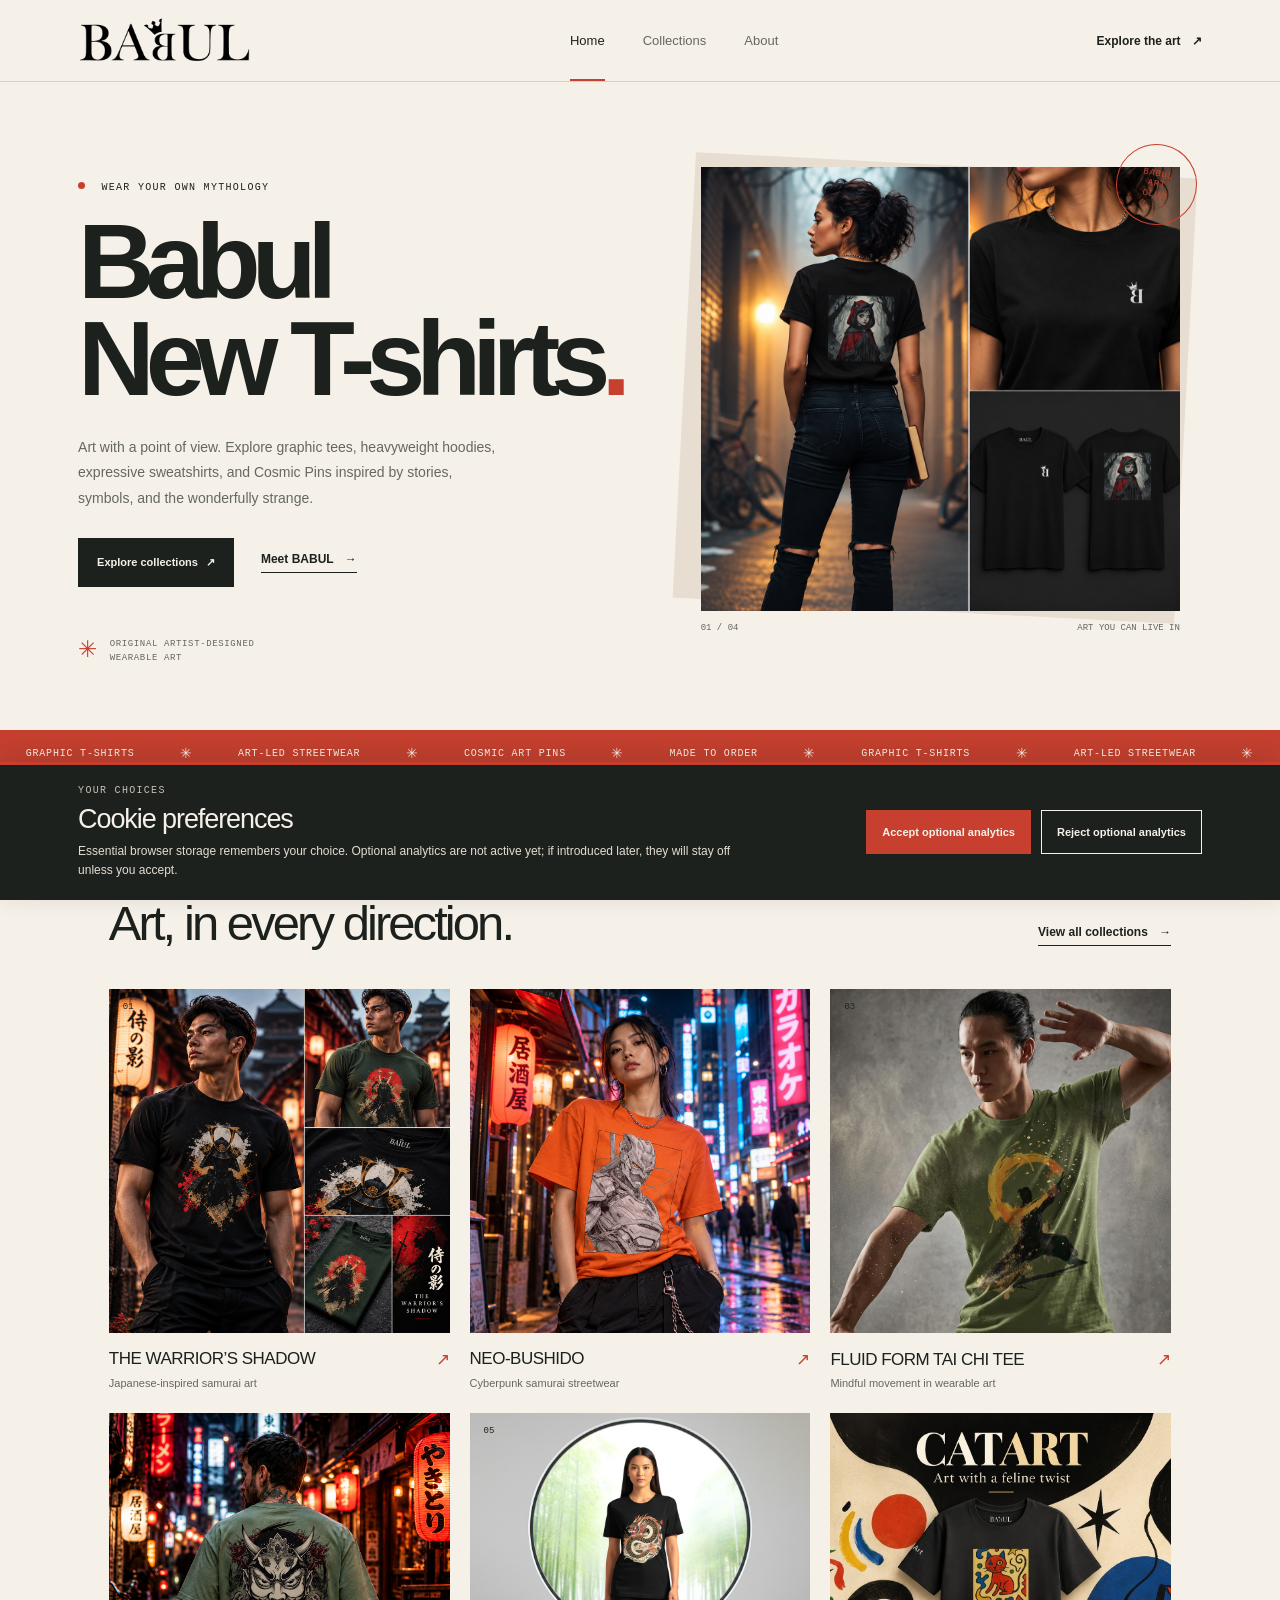
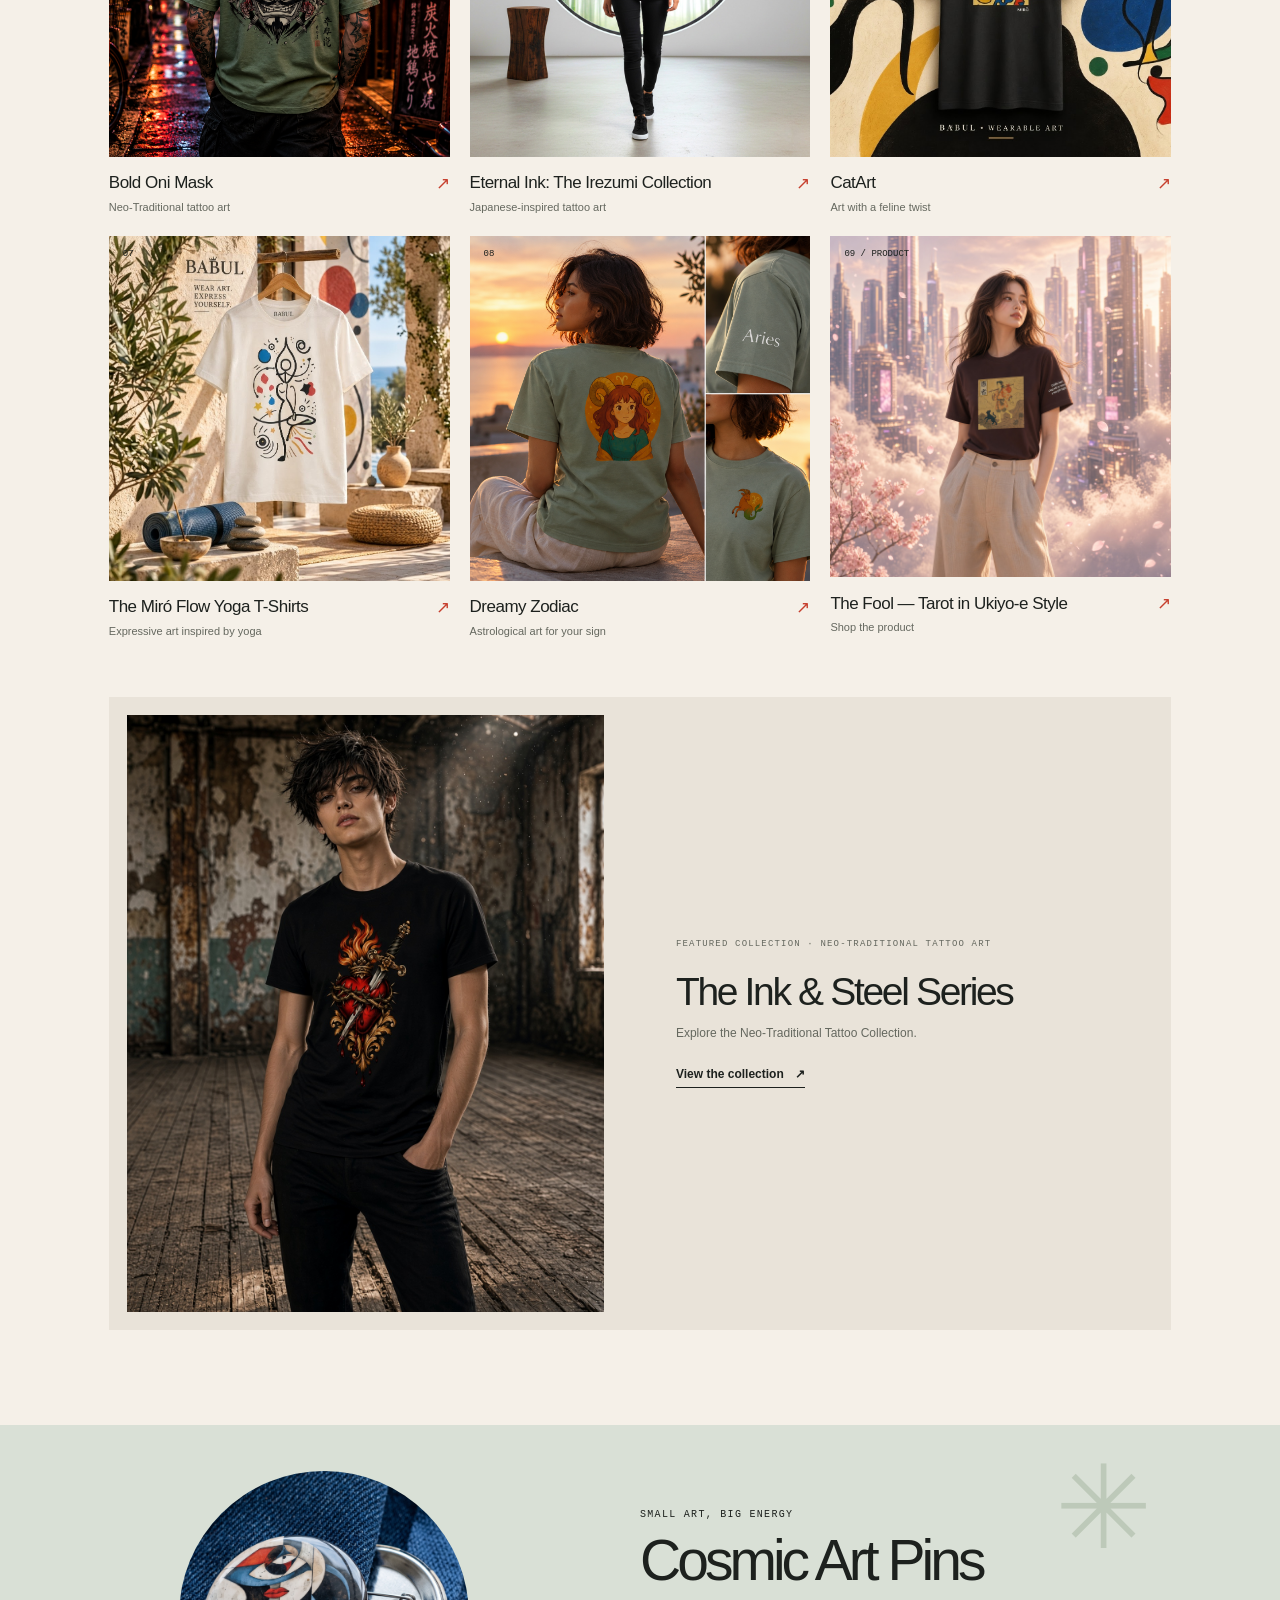
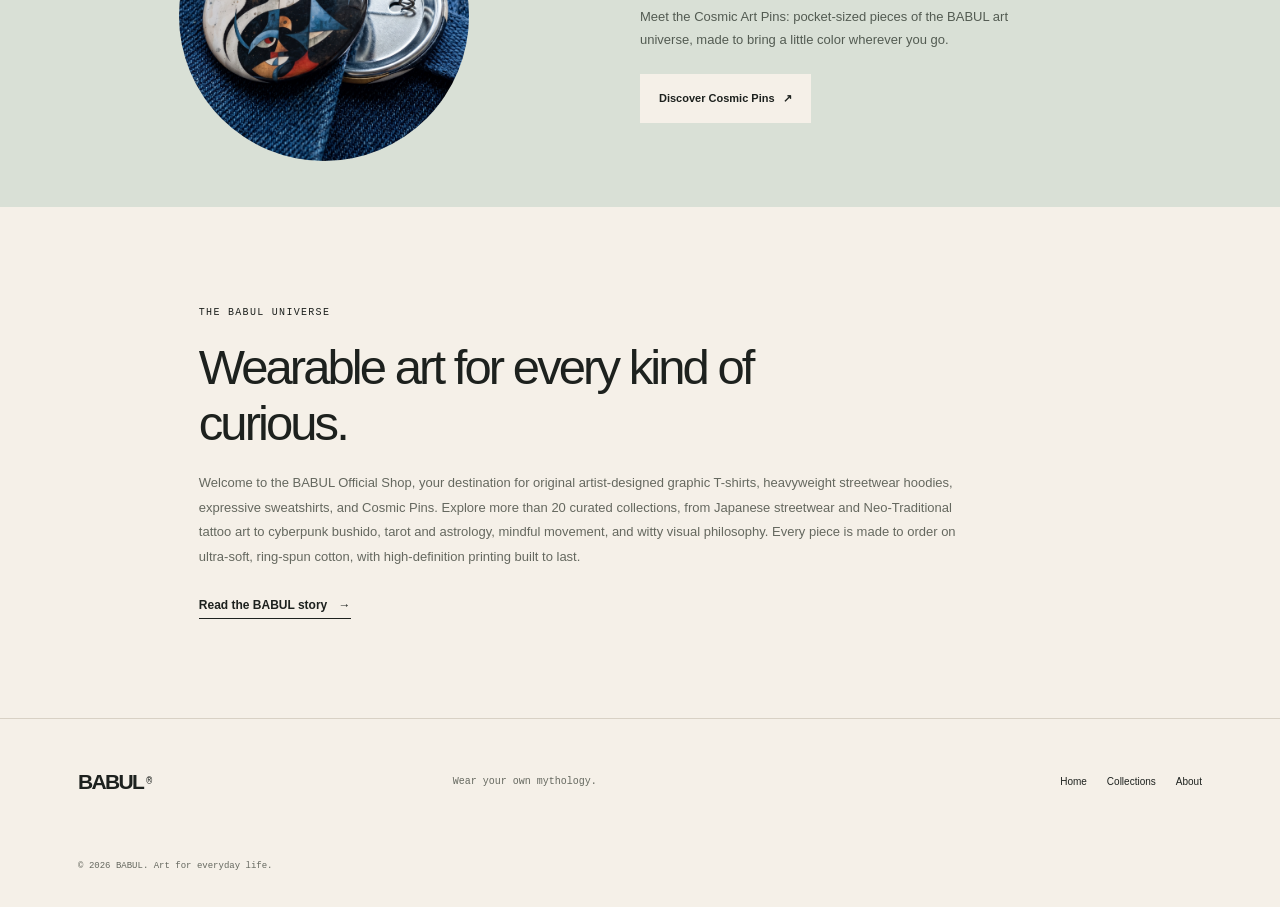
==== index.html @ 18f1c108 "Build BABUL multi-page storefront Co-authored-by: Copilot App <223556219+Copilot@users.noreply.githu" ====
<!doctype html>
<html lang="en">
  <head>
    <meta charset="utf-8">
    <meta name="viewport" content="width=device-width, initial-scale=1">
    <meta name="description" content="Shop BABUL wearable art, from Japanese Oni and Irezumi tees to Neo-Bushido hoodies, Tarot and Zodiac shirts, and Cosmic Art Pins.">
    <meta name="theme-color" content="#f5f0e8">
    <title>Shop BABUL Official | Graphic T-Shirts, Hoodies &amp; Art Tees</title>
    <link rel="stylesheet" href="styles.css">
    <script src="cookie-consent.js" defer></script>
  </head>
  <body>
    <header class="site-header">
      <a class="wordmark" href="index.html" aria-label="BABUL home"><img src="assets/babul-logo.png" alt="BABUL home"></a>
      <nav class="site-nav" aria-label="Main navigation">
        <a class="active" href="index.html" aria-current="page">Home</a>
        <a href="collections.html">Collections</a>
        <a href="about.html">About</a>
      </nav>
      <a class="header-link" href="collections.html">Explore the art <span aria-hidden="true">↗</span></a>
    </header>

    <main>
      <section class="hero">
        <div class="hero-copy">
          <p class="eyebrow"><span class="eyebrow-dot"></span> Wear your own mythology</p>
          <h1>Babul<br>New T-shirts<span class="accent-mark">.</span></h1>
          <p class="hero-description">Art with a point of view. Explore graphic tees, heavyweight hoodies, expressive sweatshirts, and Cosmic Pins inspired by stories, symbols, and the wonderfully strange.</p>
          <div class="hero-actions">
            <a class="button button-dark" href="collections.html">Explore collections <span aria-hidden="true">↗</span></a>
            <a class="text-link" href="about.html">Meet BABUL <span aria-hidden="true">→</span></a>
          </div>
          <div class="hero-note"><span class="note-star" aria-hidden="true">✳</span><span>Original artist-designed<br>wearable art</span></div>
        </div>
        <a class="hero-art" href="https://shop.babul.store/en-eur/collections/gothic-fairy-tales" target="_blank" rel="noopener noreferrer">
          <img src="assets/gothic-fairy-tales-collage.png" alt="Gothic Fairy Tales collection collage featuring a black graphic T-shirt with a red-hooded storybook character and product details">
          <div class="art-caption"><span>01 / 04</span><span>Art you can live in</span></div>
          <span class="art-stamp" aria-hidden="true">BABUL<br>ART<br>CLUB</span>
        </a>
      </section>

      <section class="ticker" aria-label="Shop highlights">
        <div class="ticker-track">
          <span>Graphic T-shirts</span><i aria-hidden="true">✳</i><span>Art-led streetwear</span><i aria-hidden="true">✳</i><span>Cosmic Art Pins</span><i aria-hidden="true">✳</i><span>Made to order</span><i aria-hidden="true">✳</i><span>Graphic T-shirts</span><i aria-hidden="true">✳</i><span>Art-led streetwear</span><i aria-hidden="true">✳</i>
        </div>
      </section>

      <section class="section collection-preview">
        <div class="section-heading">
          <div>
            <p class="eyebrow">Find your signal</p>
            <h2>Art, in every direction.</h2>
          </div>
          <a class="text-link" href="collections.html">View all collections <span aria-hidden="true">→</span></a>
        </div>
        <div class="card-grid">
          <a class="collection-card" href="https://shop.babul.store/collections/the-warriors-shadow" target="_blank" rel="noopener noreferrer">
            <div class="card-image card-image-warrior"><img src="assets/warriors-shadow-collage.png" alt="THE WARRIOR’S SHADOW collage showing black and green samurai graphic T-shirts and a close-up of the print" loading="lazy"><span class="card-index">01</span></div>
            <div class="card-meta"><h3>THE WARRIOR’S SHADOW</h3><span aria-hidden="true">↗</span></div>
            <p>Japanese-inspired samurai art</p>
          </a>
          <a class="collection-card" href="https://shop.babul.store/collections/the-neo-bushido-collection" target="_blank" rel="noopener noreferrer">
            <div class="card-image card-image-warrior"><img src="assets/neo-bushido-collection.png" alt="Model wearing an orange T-shirt with a cyberpunk samurai illustration in a neon-lit Tokyo street" loading="lazy"><span class="card-index">02</span></div>
            <div class="card-meta"><h3>NEO-BUSHIDO</h3><span aria-hidden="true">↗</span></div>
            <p>Cyberpunk samurai streetwear</p>
          </a>
          <a class="collection-card" href="https://shop.babul.store/collections/fluid-form-tai-chi-tee-the-rise-of-mindful-streetwear-comfort" target="_blank" rel="noopener noreferrer">
            <div class="card-image card-image-tarot"><img src="assets/fluid-form-tai-chi-tee.jpg" alt="Model wearing a green T-shirt with a flowing Tai Chi figure and circular brushstroke design" loading="lazy"><span class="card-index">03</span></div>
            <div class="card-meta"><h3>FLUID FORM TAI CHI TEE</h3><span aria-hidden="true">↗</span></div>
            <p>Mindful movement in wearable art</p>
          </a>
          <a class="collection-card" href="https://shop.babul.store/collections/bold-oni-mask-streatwer-t-shirt" target="_blank" rel="noopener noreferrer">
            <div class="card-image card-image-oni"><img src="assets/bold-oni-mask.png" alt="Model wearing a green T-shirt with a large Oni mask and floral tattoo-style back print" loading="lazy"><span class="card-index">04</span></div>
            <div class="card-meta"><h3>Bold Oni Mask</h3><span aria-hidden="true">↗</span></div>
            <p>Neo-Traditional tattoo art</p>
          </a>
          <a class="collection-card" href="https://shop.babul.store/collections/eternal-ink-the-irezumi-collection" target="_blank" rel="noopener noreferrer">
            <div class="card-image card-image-oni"><img src="assets/eternal-ink-irezumi.jpg" alt="Model wearing a black T-shirt printed with an ornate Japanese dragon and serpent design" loading="lazy"><span class="card-index">05</span></div>
            <div class="card-meta"><h3>Eternal Ink: The Irezumi Collection</h3><span aria-hidden="true">↗</span></div>
            <p>Japanese-inspired tattoo art</p>
          </a>
          <a class="collection-card" href="https://shop.babul.store/collections/catart-t-shirts" target="_blank" rel="noopener noreferrer">
            <div class="card-image card-image-tarot"><img src="assets/catart.png" alt="Black BABUL T-shirt featuring a colorful, playful cat illustration in an abstract art style" loading="lazy"><span class="card-index">06</span></div>
            <div class="card-meta"><h3>CatArt</h3><span aria-hidden="true">↗</span></div>
            <p>Art with a feline twist</p>
          </a>
          <a class="collection-card" href="https://shop.babul.store/collections/the-miro-flow-yoga-t-shirts" target="_blank" rel="noopener noreferrer">
            <div class="card-image card-image-tarot"><img src="assets/miro-flow-yoga.png" alt="White BABUL T-shirt with colorful abstract yoga figure in a sunlit Mediterranean setting" loading="lazy"><span class="card-index">07</span></div>
            <div class="card-meta"><h3>The Miró Flow Yoga T-Shirts</h3><span aria-hidden="true">↗</span></div>
            <p>Expressive art inspired by yoga</p>
          </a>
          <a class="collection-card" href="https://shop.babul.store/collections/dreamy-zodiac-t-shirts" target="_blank" rel="noopener noreferrer">
            <div class="card-image card-image-tarot"><img src="assets/dreamy-zodiac.png" alt="Three views of a sage-green zodiac T-shirt featuring a colorful illustrated Aries design at sunset" loading="lazy"><span class="card-index">08</span></div>
            <div class="card-meta"><h3>Dreamy Zodiac</h3><span aria-hidden="true">↗</span></div>
            <p>Astrological art for your sign</p>
          </a>
          <a class="collection-card product-card" href="https://shop.babul.store/collections/tarot-in-ukiyo-e-style" target="_blank" rel="noopener noreferrer">
            <div class="card-image card-image-tarot"><img src="assets/the-fool-tarot-ukiyo-e-card.jpg" alt="Model wearing The Fool Ukiyo-e-inspired tarot graphic T-shirt in a pastel cityscape" loading="lazy"><span class="card-index">09 / PRODUCT</span></div>
            <div class="card-meta"><h3>The Fool — Tarot in Ukiyo-e Style</h3><span aria-hidden="true">↗</span></div>
            <p>Shop the product</p>
          </a>
        </div>
        <a class="ink-steel-feature" href="https://shop.babul.store/collections/the-ink-steel-series-neo-traditional-tattoo-collection" target="_blank" rel="noopener noreferrer">
          <div class="ink-steel-image"><img src="assets/ink-steel-series.jpg" alt="Model wearing a black T-shirt with a Neo-Traditional flaming heart and dagger design" loading="lazy"></div>
          <div class="ink-steel-copy">
            <p class="eyebrow">Featured collection · Neo-Traditional tattoo art</p>
            <h3>The Ink &amp; Steel Series</h3>
            <p>Explore the Neo-Traditional Tattoo Collection.</p>
            <span class="text-link">View the collection <span aria-hidden="true">↗</span></span>
          </div>
        </a>
      </section>

      <section class="feature-band">
        <a class="feature-image" href="https://shop.babul.store/collections/cosmic-balance-art-pins" target="_blank" rel="noopener noreferrer"><img src="assets/cosmic-balance-pin.png" alt="Abstract art badge pin clipped to dark blue denim" loading="lazy"></a>
        <div class="feature-copy">
          <p class="eyebrow">Small art, big energy</p>
          <h2>Cosmic Art Pins</h2>
          <p>Meet the Cosmic Art Pins: pocket-sized pieces of the BABUL art universe, made to bring a little color wherever you go.</p>
          <a class="button button-light" href="https://shop.babul.store/collections/cosmic-balance-art-pins" target="_blank" rel="noopener noreferrer">Discover Cosmic Pins <span aria-hidden="true">↗</span></a>
        </div>
        <span class="feature-orbit" aria-hidden="true">✳</span>
      </section>

      <section class="seo-copy section">
        <p class="eyebrow">The BABUL universe</p>
        <h2>Wearable art for every kind of curious.</h2>
        <p>Welcome to the BABUL Official Shop, your destination for original artist-designed graphic T-shirts, heavyweight streetwear hoodies, expressive sweatshirts, and Cosmic Pins. Explore more than 20 curated collections, from Japanese streetwear and Neo-Traditional tattoo art to cyberpunk bushido, tarot and astrology, mindful movement, and witty visual philosophy. Every piece is made to order on ultra-soft, ring-spun cotton, with high-definition printing built to last.</p>
        <a class="text-link" href="about.html">Read the BABUL story <span aria-hidden="true">→</span></a>
      </section>
    </main>

    <aside class="cookie-consent" data-cookie-consent role="region" aria-labelledby="cookie-consent-title">
      <div class="cookie-consent-copy">
        <p class="eyebrow">Your choices</p>
        <h2 id="cookie-consent-title">Cookie preferences</h2>
        <p>Essential browser storage remembers your choice. Optional analytics are not active yet; if introduced later, they will stay off unless you accept.</p>
        <p class="cookie-consent-status" data-cookie-consent-status role="status" aria-live="polite" hidden></p>
      </div>
      <div class="cookie-consent-actions">
        <button class="cookie-consent-button cookie-consent-accept" type="button" data-cookie-choice="accepted">Accept optional analytics</button>
        <button class="cookie-consent-button cookie-consent-reject" type="button" data-cookie-choice="rejected">Reject optional analytics</button>
      </div>
    </aside>

    <footer class="site-footer">
      <a class="wordmark footer-wordmark" href="index.html">BABUL<span>®</span></a>
      <p>Wear your own mythology.</p>
      <div class="footer-nav"><a href="index.html">Home</a><a href="collections.html">Collections</a><a href="about.html">About</a></div>
      <small>© 2026 BABUL. Art for everyday life.</small>
    </footer>
  </body>
</html>
---- styles.css ----
:root {
  color-scheme: light;
  --paper: #f5f0e8;
  --ink: #1d211e;
  --muted: #65685f;
  --red: #c7402f;
  --line: #d8d1c5;
  --display: "Avenir Next", "Segoe UI", sans-serif;
  --body: "Avenir Next", "Segoe UI", sans-serif;
  --mono: "SFMono-Regular", Consolas, monospace;
}

* { box-sizing: border-box; }

html { scroll-behavior: smooth; }

body {
  margin: 0;
  background: var(--paper);
  color: var(--ink);
  font-family: var(--body);
  -webkit-font-smoothing: antialiased;
}

a { color: inherit; text-decoration: none; }

img { display: block; max-width: 100%; }

.site-header {
  height: 82px;
  padding: 0 6.1%;
  display: flex;
  align-items: center;
  justify-content: space-between;
  border-bottom: 1px solid var(--line);
}

.wordmark {
  display: inline-flex;
  align-items: center;
  font-family: var(--display);
  font-size: 24px;
  font-weight: 700;
  letter-spacing: -.08em;
}

.wordmark img { display: block; width: auto; height: 50px; }
.wordmark span { font: 10px var(--mono); vertical-align: top; margin-left: 3px; }

.site-nav { display: flex; align-items: center; gap: 38px; height: 100%; }
.site-nav a { height: 100%; display: flex; align-items: center; color: var(--muted); font-size: 13px; position: relative; }
.site-nav a:hover, .site-nav a.active { color: var(--ink); }
.site-nav a.active::after { content: ""; height: 2px; background: var(--red); position: absolute; bottom: 0; left: 0; right: 0; }
.header-link, .text-link { font-size: 12px; font-weight: 600; }
.header-link span, .text-link span, .button span { padding-left: 8px; }

.hero {
  min-height: 610px;
  padding: 67px 6.1% 62px;
  display: grid;
  grid-template-columns: 1.03fr .97fr;
  gap: 4%;
  align-items: center;
}

.hero-copy { position: relative; padding-bottom: 48px; }
.eyebrow { margin: 0 0 21px; font: 10px var(--mono); letter-spacing: .13em; text-transform: uppercase; }
.eyebrow-dot { width: 7px; height: 7px; display: inline-block; margin: 0 9px 1px 0; border-radius: 50%; background: var(--red); }
h1, h2, h3, p { margin-top: 0; }
h1, h2, h3 { font-family: var(--display); }
.hero h1 { margin: 0; font-size: clamp(68px, 8.3vw, 118px); font-weight: 600; line-height: .91; letter-spacing: -.085em; }
.accent-mark { color: var(--red); }
.hero-description { max-width: 425px; margin: 28px 0 27px; color: var(--muted); font-size: 14px; line-height: 1.8; }
.hero-actions { display: flex; align-items: center; gap: 27px; }
.button { min-height: 49px; display: inline-flex; align-items: center; justify-content: center; padding: 0 19px; font-size: 11px; font-weight: 600; transition: transform .2s, background .2s; }
.button:hover { transform: translateY(-2px); }
.button-dark { color: var(--paper); background: var(--ink); }
.button-dark:hover { background: var(--red); }
.button-light { color: var(--ink); background: var(--paper); }
.button-light:hover { background: #fff; }
.text-link { border-bottom: 1px solid var(--ink); padding-bottom: 6px; }
.hero-note { position: absolute; bottom: -34px; left: 0; display: flex; align-items: center; gap: 12px; color: var(--muted); font: 9px/1.5 var(--mono); text-transform: uppercase; letter-spacing: .07em; }
.note-star { color: var(--red); font-size: 23px; }

.hero-art { position: relative; padding: 18px 22px 35px; }
.hero-art::before { content: ""; position: absolute; inset: 3% 3% 11% 1%; background: #e7ddd0; transform: rotate(3deg); }
.hero-art img { position: relative; width: 100%; aspect-ratio: 1.08; object-fit: cover; }
.art-caption { position: relative; display: flex; justify-content: space-between; padding-top: 12px; font: 9px var(--mono); color: var(--muted); text-transform: uppercase; }
.art-stamp { position: absolute; right: 1%; top: -1%; width: 81px; height: 81px; border: 1px solid var(--red); border-radius: 50%; display: grid; place-content: center; text-align: center; color: var(--red); font: 9px/1.15 var(--mono); letter-spacing: .08em; transform: rotate(11deg); }

.ticker { overflow: hidden; background: var(--red); color: #fff6eb; }
.ticker-track { min-width: max-content; display: flex; align-items: center; justify-content: space-around; gap: 34px; padding: 15px 20px; font: 10px var(--mono); letter-spacing: .08em; text-transform: uppercase; }
.ticker i { font-style: normal; font-size: 14px; }

.section { padding: 95px 8.5%; }
.section-heading { display: flex; align-items: end; justify-content: space-between; margin-bottom: 38px; }
.section-heading .eyebrow { margin-bottom: 12px; }
.section-heading h2, .seo-copy h2 { margin: 0; font-size: clamp(32px, 4vw, 49px); font-weight: 500; letter-spacing: -.06em; }
.section-heading .text-link { margin-bottom: 5px; }
.card-grid { display: grid; grid-template-columns: repeat(3, 1fr); gap: 20px; }
.collection-card { display: block; }
.card-image { position: relative; overflow: hidden; aspect-ratio: .99; display: grid; place-items: center; }
.card-image img { width: 100%; height: 100%; object-fit: cover; transition: transform .45s; }
.product-card .card-image { aspect-ratio: 1 / 1; }
.collection-card:hover .card-image img { transform: scale(1.035); }
.product-card:hover .card-image img { transform: none; }
.card-image-oni { background: #e8cdb8; }
.card-image-warrior { background: #222626; }
.card-image-tarot { background: #b6b9b0; }
.card-index { position: absolute; top: 13px; left: 14px; color: var(--ink); font: 9px var(--mono); }
.card-meta { display: flex; align-items: center; justify-content: space-between; padding: 16px 0 5px; }
.card-meta h3 { margin: 0; font-size: 17px; font-weight: 500; letter-spacing: -.03em; }
.card-meta > span { font-size: 17px; color: var(--red); }
.collection-card > p { margin: 0; color: var(--muted); font-size: 11px; line-height: 1.6; }
.ink-steel-feature { display: grid; grid-template-columns: 1fr 1fr; align-items: center; gap: 7%; margin-top: 57px; padding: 18px; background: #e9e3d9; }
.ink-steel-image { overflow: hidden; aspect-ratio: 4 / 5; background: #242522; }
.ink-steel-image img { width: 100%; height: 100%; object-fit: cover; object-position: center; transition: transform .45s; }
.ink-steel-feature:hover .ink-steel-image img { transform: scale(1.025); }
.ink-steel-copy { padding: 24px 9% 24px 0; }
.ink-steel-copy .eyebrow { color: var(--muted); font-size: 9px; }
.ink-steel-copy h3 { margin: 0 0 12px; font-size: clamp(26px, 3.2vw, 39px); font-weight: 500; letter-spacing: -.06em; }
.ink-steel-copy > p:not(.eyebrow) { margin-bottom: 24px; color: var(--muted); font-size: 12px; }
.ink-steel-copy .text-link { display: inline-block; }

.feature-band { min-height: 370px; position: relative; overflow: hidden; display: grid; grid-template-columns: 1fr 1fr; align-items: center; padding: 46px 14%; background: #d9e0d6; }
.feature-image { width: min(290px, 80%); aspect-ratio: 1; display: grid; place-items: center; overflow: hidden; border-radius: 50%; background: #e5e9dd; }
.feature-image img { width: 100%; height: 100%; object-fit: cover; transition: transform .45s; }
.feature-image:hover img { transform: scale(1.04); }
.feature-copy { max-width: 380px; position: relative; z-index: 1; }
.feature-copy .eyebrow { margin-bottom: 13px; }
.feature-copy h2 { margin: 0 0 16px; font-size: clamp(36px, 5vw, 57px); font-weight: 500; line-height: .98; letter-spacing: -.07em; }
.feature-copy p:not(.eyebrow) { margin-bottom: 22px; color: #535b52; font-size: 13px; line-height: 1.8; }
.feature-orbit { position: absolute; top: 4%; right: 10%; color: #bdc9b9; font-size: 116px; }
.seo-copy { max-width: 1100px; margin: 0 auto; padding-top: 100px; padding-bottom: 105px; }
.seo-copy h2 { max-width: 630px; margin-bottom: 20px; }
.seo-copy > p:not(.eyebrow) { max-width: 770px; margin-bottom: 25px; color: var(--muted); font-size: 13px; line-height: 1.9; }

.page-hero { padding: 100px 13% 74px; }
.page-hero .eyebrow { margin-bottom: 23px; }
.page-hero h1, .about-copy h1 { margin: 0 0 23px; font-size: clamp(60px, 9.5vw, 114px); font-weight: 500; line-height: .91; letter-spacing: -.09em; }
.page-hero h1 em, .about-copy h1 em, .about-cta h2 em { color: var(--red); font-style: normal; }
.page-hero > p:last-child { max-width: 510px; margin: 0; color: var(--muted); font-size: 14px; line-height: 1.8; }
.collection-list { padding-top: 10px; padding-bottom: 85px; }
.collection-row { min-height: 340px; display: grid; grid-template-columns: minmax(0, .92fr) minmax(0, 1.08fr); align-items: center; gap: 9%; padding: 32px 0; border-top: 1px solid var(--line); scroll-margin-top: 30px; }
.collection-row:last-child { border-bottom: 1px solid var(--line); }
.collection-row.row-reverse .collection-row-image { order: 2; }
.collection-row.row-reverse .collection-row-copy { order: 1; }
.collection-row-image { display: grid; width: 100%; min-width: 0; min-height: 0; aspect-ratio: 1 / 1; height: auto; place-items: center; overflow: visible; background: #e8cdb8; }
.collection-row-image img { display: block; width: 100%; height: 100%; min-width: 0; min-height: 0; object-fit: contain; object-position: center; }
.collection-row-image.cover-image img { object-fit: cover; }
.collection-row-image.image-dark { background: #222626; }
.collection-row-image.image-blue { background: #b8c5c6; }
.collection-row-image.image-green { background: #ccd3bd; }
.collection-row-image.image-yellow { background: #e5d7ae; }
.collection-row-image.image-pink { background: #ead0c6; }
.collection-row-copy .eyebrow { margin-bottom: 13px; color: var(--muted); font-size: 9px; }
.collection-row-copy h2 { margin: 0 0 13px; font-size: clamp(30px, 4vw, 46px); font-weight: 500; line-height: 1; letter-spacing: -.06em; }
.collection-row-copy > p:not(.eyebrow) { max-width: 460px; margin-bottom: 15px; color: var(--muted); font-size: 12px; line-height: 1.8; }
.collection-tags { color: var(--ink); font: 9px/1.7 var(--mono); }
.collection-tags b { color: var(--red); font-weight: 400; padding: 0 4px; }
.product-collection-section { background: #eee9df; }
.product-collection-grid { display: grid; grid-template-columns: repeat(4, minmax(0, 1fr)); gap: 30px 20px; }
.product-collection-card { display: block; min-width: 0; color: inherit; }
.product-collection-image { display: block; overflow: hidden; aspect-ratio: 3 / 4; background: #fff; }
.product-collection-image img { display: block; width: 100%; height: 100%; object-fit: contain; object-position: center; transition: transform .3s; }
.product-collection-card:hover .product-collection-image img { transform: scale(1.025); }
.product-collection-copy { display: grid; gap: 7px; padding-top: 13px; }
.product-collection-name { font: 500 15px/1.35 var(--display); letter-spacing: -.025em; }
.product-collection-first { color: var(--muted); font-size: 11px; line-height: 1.55; }
.store-description { padding: 83px 12%; background: #e9e3d9; }
.store-description-inner { max-width: 850px; margin: 0 auto; }
.store-description h2 { margin: 0 0 17px; font-size: 44px; font-weight: 500; letter-spacing: -.06em; }
.store-description-inner > p:not(.eyebrow) { margin-bottom: 24px; color: #5c5d56; font-size: 12px; line-height: 1.9; }

.about-hero { min-height: 570px; padding: 80px 11%; display: grid; grid-template-columns: 1.1fr .9fr; gap: 7%; align-items: center; }
.about-copy h1 { font-size: clamp(56px, 7.7vw, 90px); }
.about-copy > p:not(.eyebrow) { max-width: 470px; margin-bottom: 24px; color: var(--muted); font-size: 14px; line-height: 1.9; }
.about-art { display: block; padding: 20px; background: var(--red); color: var(--ink); }
.about-art img { width: 100%; aspect-ratio: 1; object-fit: cover; }
.about-art-caption { display: flex; align-items: center; justify-content: space-between; margin-top: 12px; font: 10px var(--mono); letter-spacing: .13em; }
.about-art-caption > span { color: var(--red); font-size: 15px; }
.midnight-about-art:hover .about-art-caption { color: var(--red); }
.about-values { padding-top: 72px; }
.values-grid { display: grid; grid-template-columns: repeat(3, 1fr); gap: 34px; margin-top: 35px; }
.values-grid article { border-top: 1px solid var(--line); padding-top: 17px; }
.value-number { color: var(--red); font: 10px var(--mono); }
.values-grid h3 { margin: 27px 0 10px; font-size: 20px; font-weight: 500; letter-spacing: -.04em; }
.values-grid p { margin: 0; color: var(--muted); font-size: 12px; line-height: 1.8; }
.about-story { padding-top: 48px; }
.about-story .section-heading { margin-bottom: 30px; }
.about-story-intro { max-width: 850px; margin-bottom: 45px; }
.about-story-intro p { max-width: 780px; margin-bottom: 18px; color: var(--muted); font-size: 13px; line-height: 1.9; }
.about-story-intro .about-story-lead { color: var(--ink); font-size: clamp(17px, 2vw, 21px); line-height: 1.7; }
.about-story-grid { display: grid; grid-template-columns: repeat(3, minmax(0, 1fr)); gap: 34px; }
.about-story-grid article { border-top: 1px solid var(--line); padding-top: 17px; }
.about-story-grid h3 { margin: 24px 0 11px; font-size: 21px; font-weight: 500; letter-spacing: -.04em; }
.about-story-grid p { margin: 0; color: var(--muted); font-size: 12px; line-height: 1.9; }
.about-story-signoff { margin: 42px 0 0; color: var(--red); font: 10px var(--mono); letter-spacing: .13em; text-transform: uppercase; }
.about-cta { padding: 82px 20px 90px; text-align: center; background: var(--ink); color: var(--paper); }
.about-cta .eyebrow { color: #c6c0b5; }
.about-cta h2 { margin: 0 0 25px; font-size: clamp(45px, 7vw, 78px); font-weight: 500; line-height: .98; letter-spacing: -.075em; }

.site-footer { min-height: 190px; padding: 37px 6.1%; display: grid; grid-template-columns: 1fr 1fr 1fr; align-items: center; border-top: 1px solid var(--line); }
.footer-wordmark { font-size: 21px; }
.site-footer > p { margin: 0; color: var(--muted); font: 10px var(--mono); }
.footer-nav { display: flex; justify-content: flex-end; gap: 20px; font-size: 10px; }
.footer-nav a:hover { color: var(--red); }
.site-footer small { grid-column: 1 / -1; align-self: end; margin-top: 25px; color: var(--muted); font: 9px var(--mono); }

.cookie-consent {
  position: fixed;
  z-index: 1000;
  inset: auto 0 0;
  display: grid;
  grid-template-columns: minmax(0, 1.35fr) minmax(300px, .85fr);
  gap: 28px;
  align-items: center;
  padding: 20px max(6.1%, calc((100% - 1260px) / 2));
  border-top: 3px solid var(--red);
  background: var(--ink);
  color: var(--paper);
  box-shadow: 0 -8px 26px rgb(29 33 30 / .16);
}
.cookie-consent[hidden] { display: none; }
.cookie-consent-copy .eyebrow { margin-bottom: 8px; color: #c6c0b5; }
.cookie-consent h2 { margin: 0 0 7px; font-size: clamp(20px, 2.2vw, 27px); font-weight: 500; letter-spacing: -.04em; }
.cookie-consent-copy > p:not(.eyebrow) { max-width: 760px; margin: 0; color: #e3ddd2; font-size: 12px; line-height: 1.6; }
.cookie-consent-copy > p.cookie-consent-status { margin-top: 8px; color: #ffd2c6; }
.cookie-consent-actions { display: flex; flex-wrap: wrap; justify-content: flex-end; gap: 10px; }
.cookie-consent-button { min-height: 44px; padding: 0 15px; border: 1px solid var(--paper); border-radius: 0; color: var(--paper); font: 600 11px var(--body); cursor: pointer; transition: background .2s, color .2s; }
.cookie-consent-button:focus-visible { outline: 3px solid #fff; outline-offset: 3px; }
.cookie-consent-accept { border-color: var(--red); background: var(--red); }
.cookie-consent-accept:hover { border-color: #a93023; background: #a93023; }
.cookie-consent-reject { background: transparent; }
.cookie-consent-reject:hover { background: #343a36; }

@media (min-width: 1440px) {
  .hero { padding-left: max(6.1%, calc((100% - 1260px) / 2)); padding-right: max(6.1%, calc((100% - 1260px) / 2)); }
}

@media (max-width: 760px) {
  .site-header { height: 70px; padding: 0 5%; }
  .wordmark { font-size: 20px; }
  .site-nav { gap: 17px; }
  .site-nav a { font-size: 11px; }
  .header-link { display: none; }
  .hero { min-height: 0; padding: 58px 7% 47px; grid-template-columns: 1fr; gap: 30px; }
  .hero-copy { padding-bottom: 42px; }
  .hero h1 { font-size: clamp(67px, 15vw, 105px); }
  .hero-description { max-width: 490px; }
  .hero-art { width: min(100%, 520px); margin: 0 auto; }
  .section { padding: 70px 7%; }
  .section-heading { align-items: start; gap: 18px; }
  .section-heading .text-link { white-space: nowrap; margin-top: 21px; font-size: 10px; }
  .card-grid { gap: 13px; }
  .card-meta h3 { font-size: 14px; }
  .collection-card > p { font-size: 10px; }
  .ink-steel-feature { gap: 5%; }
  .ink-steel-copy { padding-right: 4%; }
  .feature-band { padding: 48px 8%; gap: 5%; }
  .feature-image { width: 100%; }
  .page-hero { padding: 78px 8% 50px; }
  .collection-list { padding: 0 8% 65px; }
  .collection-row { grid-template-columns: minmax(0, .9fr) minmax(0, 1.1fr); gap: 6%; min-height: 290px; }
  .collection-row-image { aspect-ratio: 1; }
  .collection-row-copy h2 { font-size: 32px; }
  .product-collection-grid { grid-template-columns: repeat(3, minmax(0, 1fr)); gap: 25px 14px; }
  .product-collection-name { font-size: 13px; }
  .store-description { padding: 65px 8%; }
  .about-hero { padding: 65px 8%; }
  .about-story-grid { grid-template-columns: repeat(2, minmax(0, 1fr)); gap: 27px; }
  .cookie-consent { grid-template-columns: 1fr; gap: 14px; padding: 18px 5%; }
  .cookie-consent-actions { justify-content: flex-start; }
}

@media (max-width: 540px) {
  .site-header { padding: 0 6%; }
  .site-nav { gap: 15px; }
  .site-nav a { font-size: 10px; }
  .hero { padding-top: 49px; }
  .eyebrow { font-size: 9px; }
  .hero-description { font-size: 13px; }
  .hero-actions { gap: 18px; }
  .button { min-height: 46px; padding: 0 14px; font-size: 10px; }
  .text-link { font-size: 10px; }
  .section-heading { display: block; }
  .section-heading .text-link { display: inline-block; margin-top: 17px; }
  .card-grid { grid-template-columns: 1fr; gap: 27px; }
  .card-image { aspect-ratio: 1.15; }
  .card-meta h3 { font-size: 17px; }
  .ink-steel-feature { grid-template-columns: 1fr; gap: 0; padding: 12px; }
  .ink-steel-copy { padding: 23px 10px 18px; }
  .feature-band { grid-template-columns: 1fr; padding: 45px 9% 51px; gap: 30px; }
  .feature-image { width: min(250px, 78%); margin: 0 auto; }
  .feature-copy h2 { font-size: 48px; }
  .feature-orbit { right: 4%; top: 1%; }
  .seo-copy { padding-top: 70px; padding-bottom: 75px; }
  .page-hero { padding-top: 65px; }
  .page-hero h1 { font-size: clamp(58px, 15vw, 83px); }
  .collection-row, .collection-row.row-reverse { grid-template-columns: 1fr; gap: 19px; padding: 25px 0 30px; }
  .collection-row.row-reverse .collection-row-image, .collection-row.row-reverse .collection-row-copy { order: initial; }
  .collection-row-image { height: auto; aspect-ratio: 1; }
  .collection-row-copy h2 { font-size: 37px; }
  .product-collection-grid { grid-template-columns: repeat(2, minmax(0, 1fr)); gap: 23px 12px; }
  .product-collection-name { font-size: 14px; }
  .product-collection-first { font-size: 10px; }
  .store-description h2 { font-size: 37px; }
  .about-hero { grid-template-columns: 1fr; gap: 37px; padding-top: 58px; }
  .about-copy h1 { font-size: clamp(58px, 14vw, 78px); }
  .about-art { max-width: 430px; }
  .about-values { padding-top: 50px; }
  .values-grid { grid-template-columns: 1fr; gap: 26px; }
  .values-grid h3 { margin-top: 20px; }
  .about-story { padding-top: 35px; }
  .about-story-grid { grid-template-columns: 1fr; gap: 25px; }
  .about-story-grid h3 { margin-top: 18px; }
  .site-footer { grid-template-columns: 1fr 1fr; row-gap: 13px; padding: 30px 7%; }
  .site-footer > p { text-align: right; font-size: 9px; }
  .footer-nav { grid-column: 1 / -1; justify-content: flex-start; }
  .site-footer small { margin-top: 10px; }
  .cookie-consent { padding: 16px 6%; }
  .cookie-consent-actions { display: grid; grid-template-columns: repeat(2, minmax(0, 1fr)); gap: 8px; }
  .cookie-consent-button { padding: 0 8px; font-size: 10px; }
}

@media (prefers-reduced-motion: reduce) {
  html { scroll-behavior: auto; }
  *, *::before, *::after { transition-duration: .01ms !important; }
}
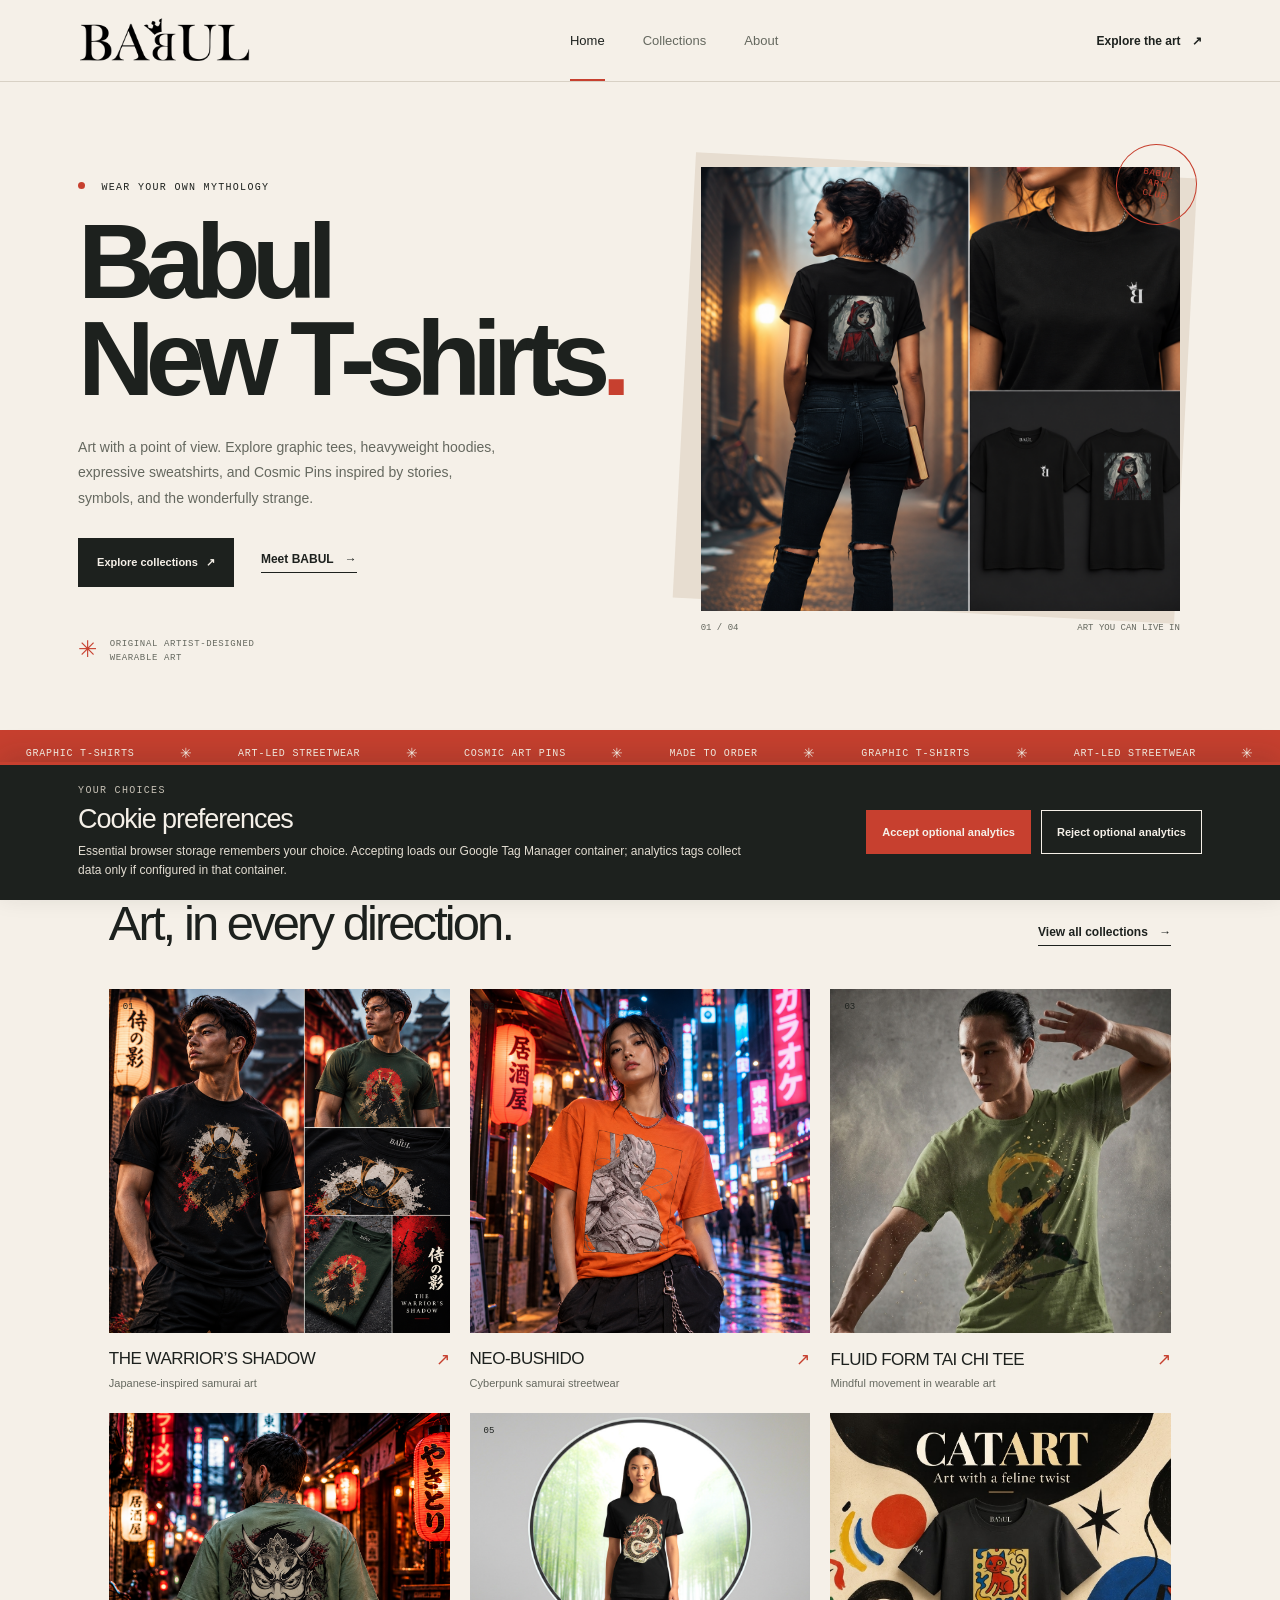
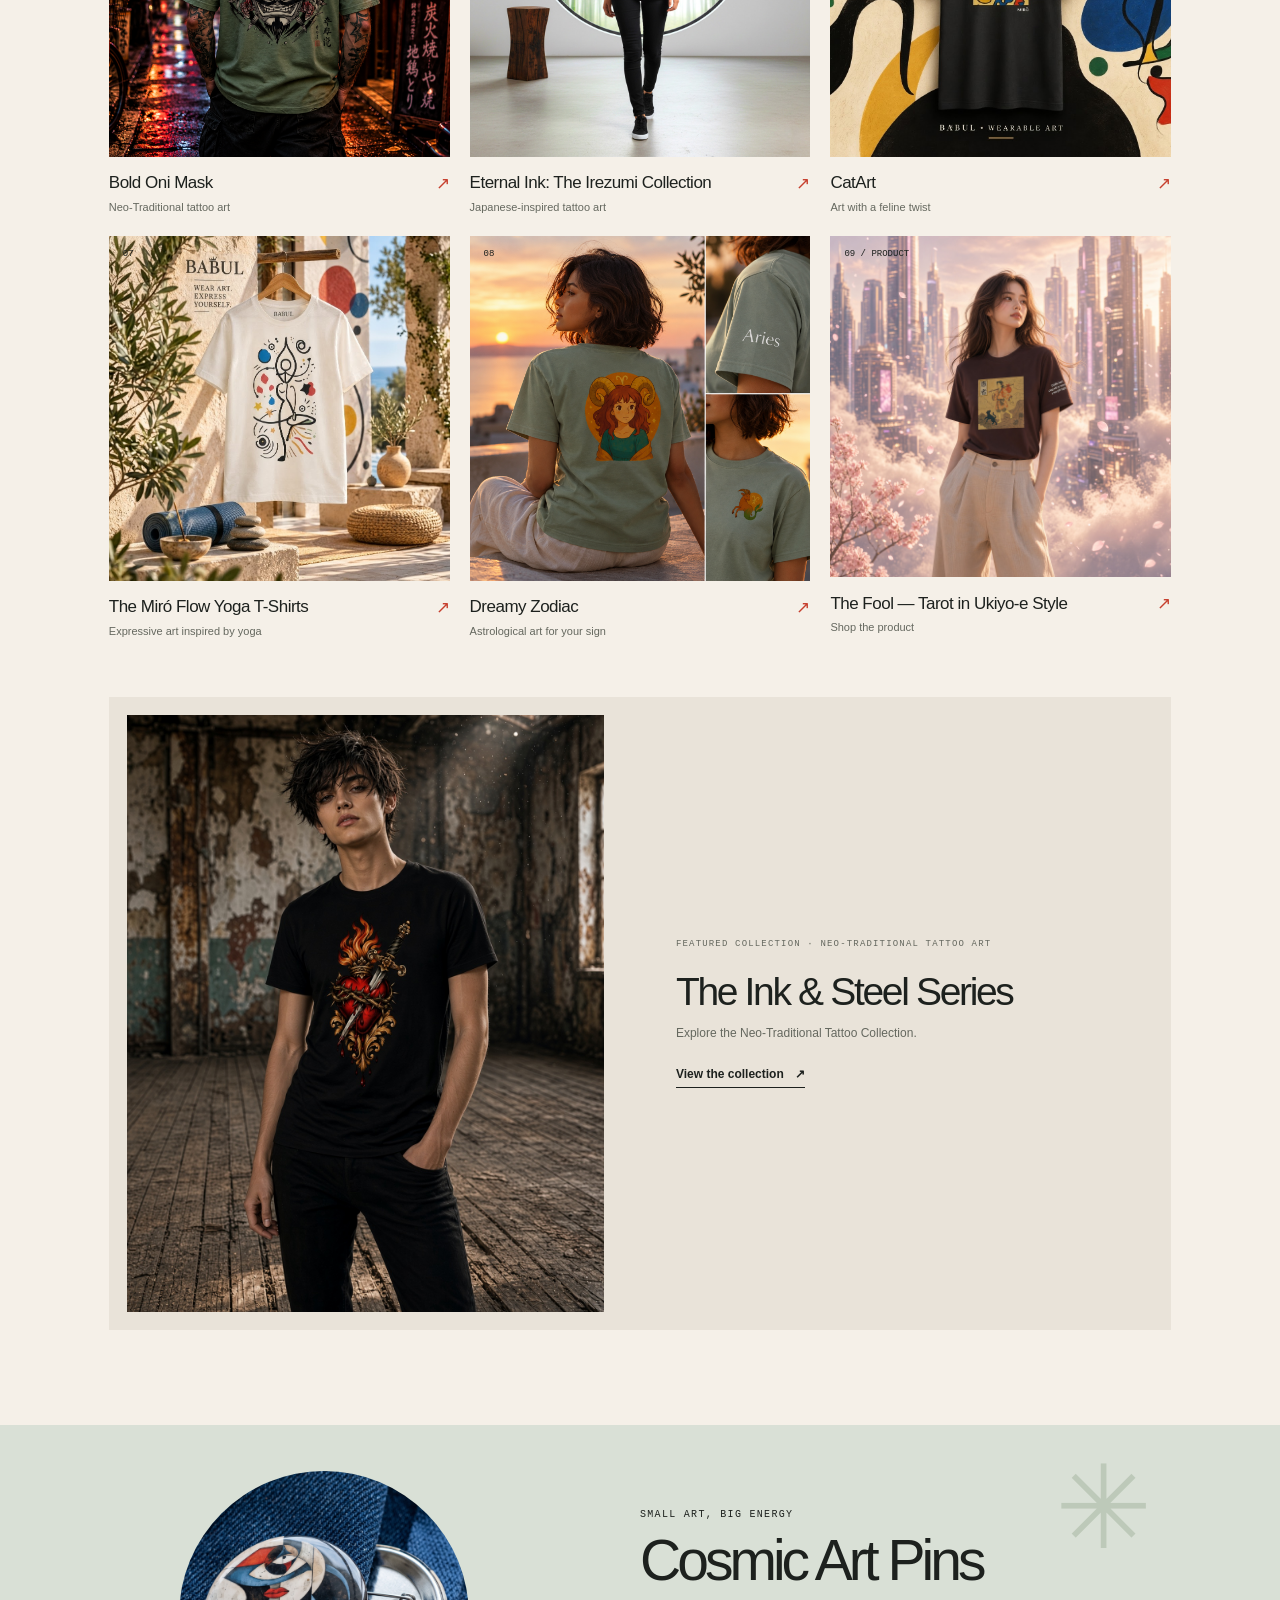
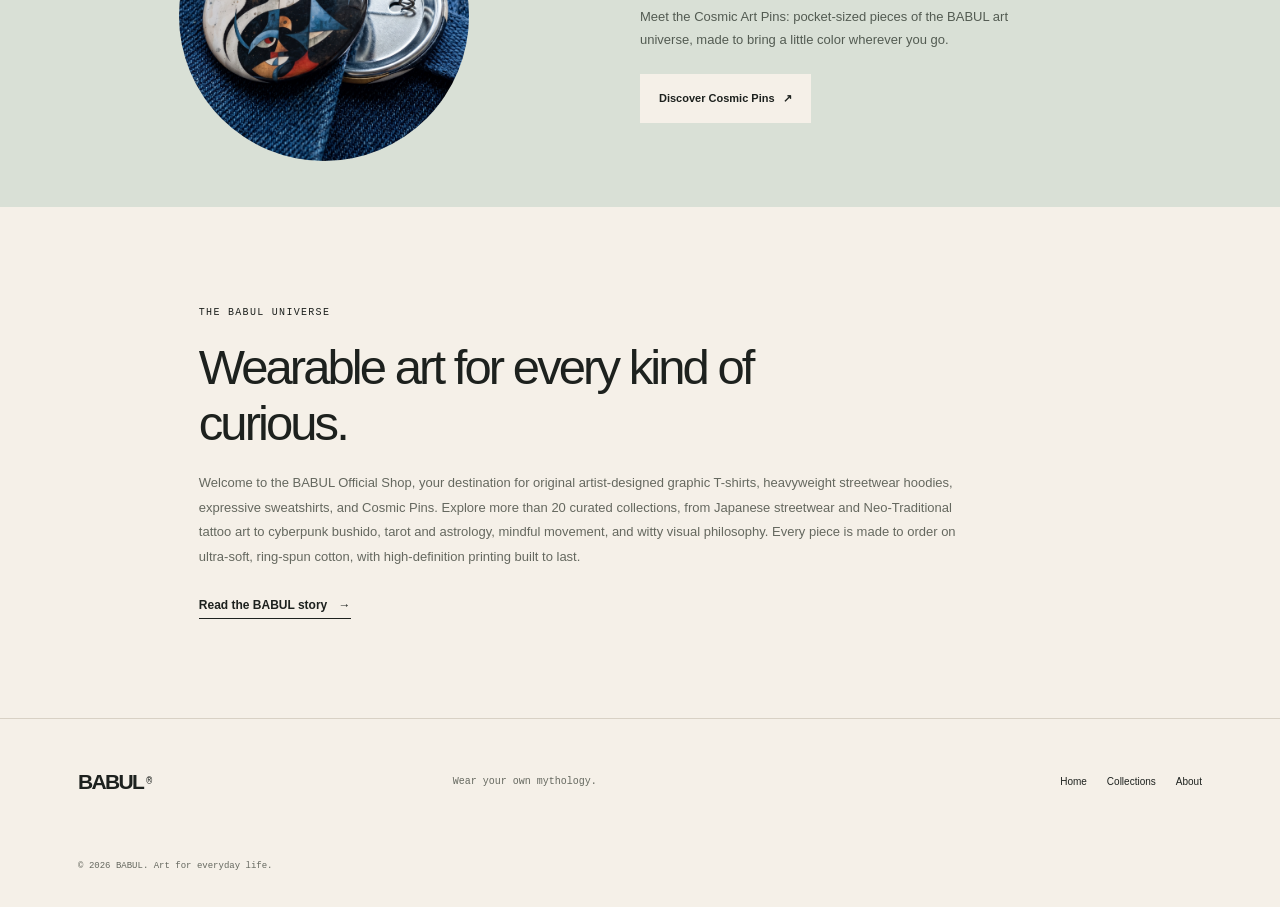
==== commit ac96855a: "Gate GTM behind analytics consent Co-authored-by: Copilot App <223556219+Copilot@users.noreply.githu" ====
--- a/index.html
+++ b/index.html
@@ -7,7 +7,7 @@
     <meta name="theme-color" content="#f5f0e8">
     <title>Shop BABUL Official | Graphic T-Shirts, Hoodies &amp; Art Tees</title>
     <link rel="stylesheet" href="styles.css">
-    <script src="cookie-consent.js" defer></script>
+    <script src="cookie-consent.js?v=gtm-kh2ch6df" defer></script>
   </head>
   <body>
     <header class="site-header">
@@ -134,7 +134,7 @@
       <div class="cookie-consent-copy">
         <p class="eyebrow">Your choices</p>
         <h2 id="cookie-consent-title">Cookie preferences</h2>
-        <p>Essential browser storage remembers your choice. Optional analytics are not active yet; if introduced later, they will stay off unless you accept.</p>
+        <p>Essential browser storage remembers your choice. Accepting loads our Google Tag Manager container; analytics tags collect data only if configured in that container.</p>
         <p class="cookie-consent-status" data-cookie-consent-status role="status" aria-live="polite" hidden></p>
       </div>
       <div class="cookie-consent-actions">
